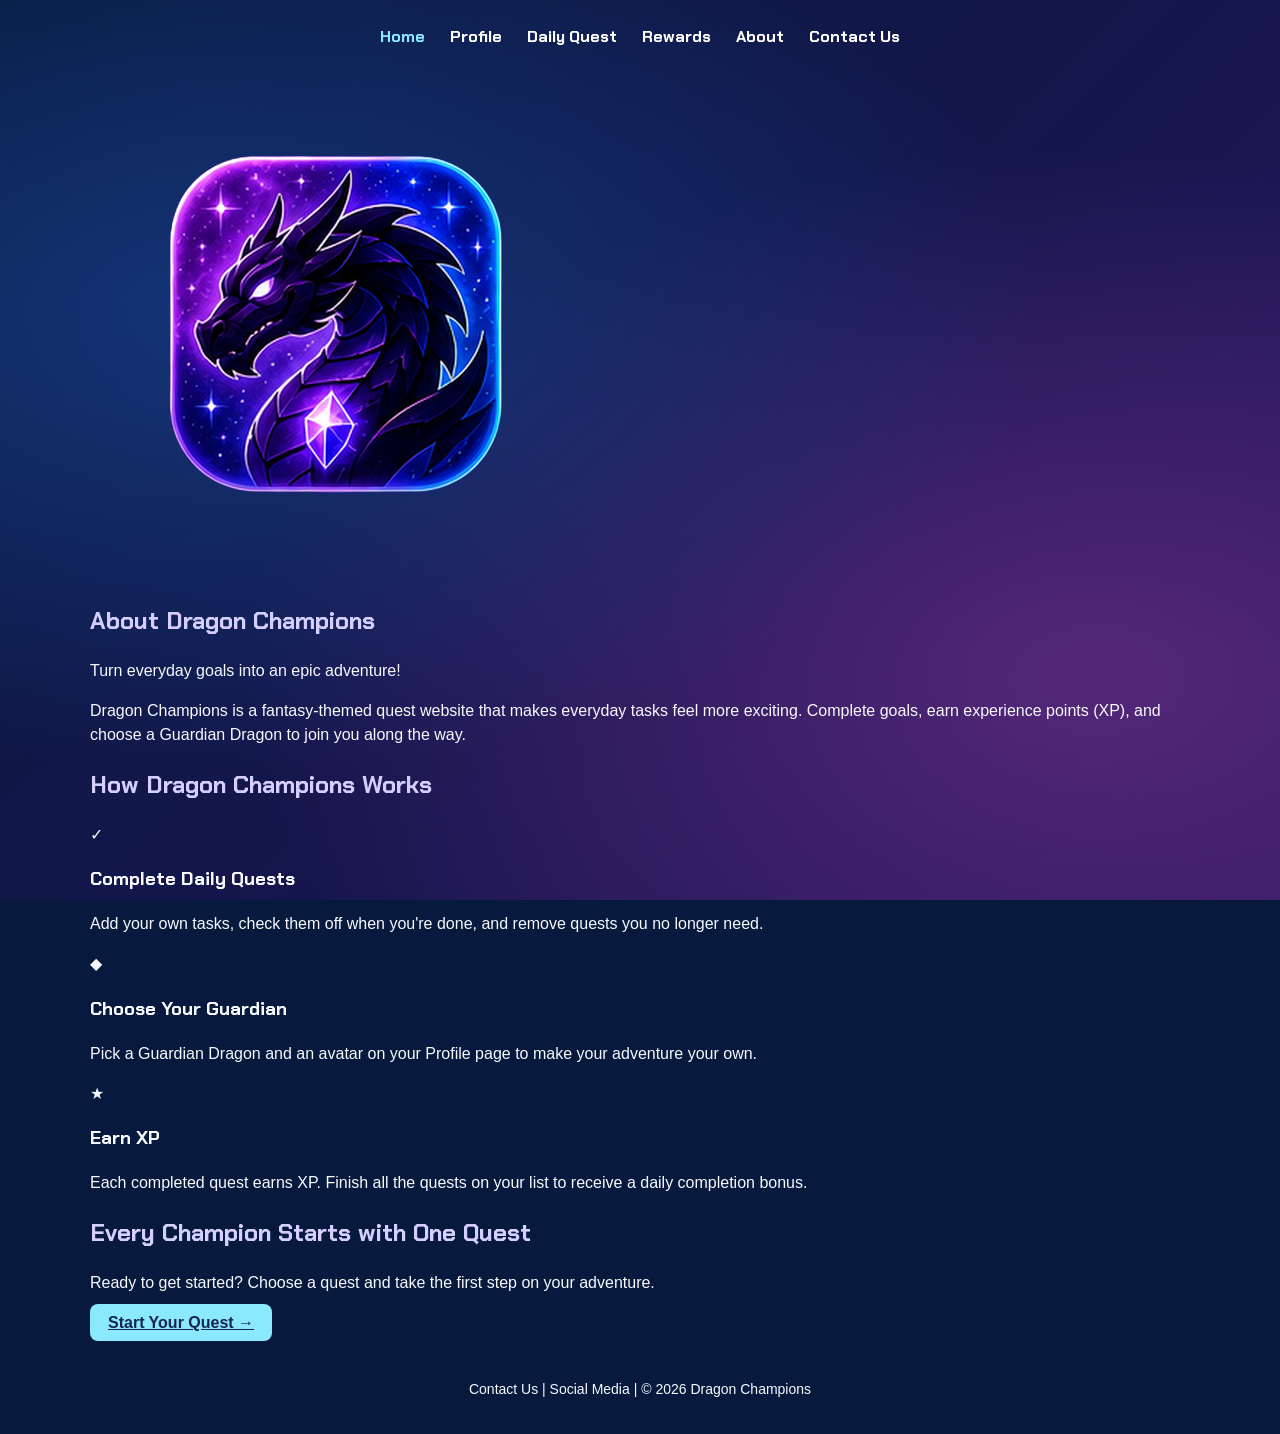
==== about.html @ 57730cfa "Add files via upload" ====
<!DOCTYPE html>
<html lang="en">
<head>
    <meta charset="UTF-8">
    <meta name="viewport" content="width=device-width, initial-scale=1.0">
    <title>About | Dragon Champions</title>
    <link rel="preconnect" href="https://fonts.googleapis.com">
    <link rel="preconnect" href="https://fonts.gstatic.com" crossorigin>
    <link href="https://fonts.googleapis.com/css2?family=Chakra+Petch:wght@400;600;700&display=swap" rel="stylesheet">
    <link rel="stylesheet" href="style.css">
</head>
<body>
    <header>
        <nav>
            <a href="index.html" class="active" aria-current="page">Home</a>
            <a href="profile.html">Profile</a>
            <a href="daily-quest.html">Daily Quest</a>
            <a href="#">Rewards</a>
            <a href="about.html">About</a>
            <a href="#">Contact Us</a>
        </nav>
    </header>

    <main class="about-page">
        <section class="about-hero">
            <img src="images/dragon_champions_logo.png" alt="Dragon Champions dragon logo" class="about-logo">
            <div>
                <h1>About Dragon Champions</h1>
                <p class="about-tagline">Turn everyday goals into an epic adventure!</p>
                <p>Dragon Champions is a fantasy-themed quest website that makes everyday tasks feel more exciting. Complete goals, earn experience points (XP), and choose a Guardian Dragon to join you along the way.</p>
            </div>
        </section>

        <section class="about-how" aria-labelledby="how-title">
            <h2 id="how-title">How Dragon Champions Works</h2>
            <div class="about-grid">
                <article class="about-feature">
                    <div class="about-symbol" aria-hidden="true">✓</div>
                    <h3>Complete Daily Quests</h3>
                    <p>Add your own tasks, check them off when you're done, and remove quests you no longer need.</p>
                </article>
                <article class="about-feature">
                    <div class="about-symbol" aria-hidden="true">◆</div>
                    <h3>Choose Your Guardian</h3>
                    <p>Pick a Guardian Dragon and an avatar on your Profile page to make your adventure your own.</p>
                </article>
                <article class="about-feature">
                    <div class="about-symbol" aria-hidden="true">★</div>
                    <h3>Earn XP</h3>
                    <p>Each completed quest earns XP. Finish all the quests on your list to receive a daily completion bonus.</p>
                </article>
            </div>
        </section>

        <section class="about-cta">
            <h2>Every Champion Starts with One Quest</h2>
            <p>Ready to get started? Choose a quest and take the first step on your adventure.</p>
            <a class="button" href="daily-quest.html">Start Your Quest →</a>
        </section>
    </main>

    <footer>
        <p>Contact Us | Social Media | &copy; 2026 Dragon Champions</p>
    </footer>
</body>
</html>
---- style.css ----
/*
   DRAGON CHAMPIONS
   HTML + CSS School Project
*/

* {
    box-sizing: border-box;
}

body {
    margin: 0;
    font-family: Arial, sans-serif;
    color: #F7F9FF;
    background: linear-gradient(135deg, #071A3D, #15164D, #29185F);
    min-height: 100vh;
}

header {
    text-align: center;
    padding: 25px;
}

.logo {
    width: 120px;
}

nav {
    display: flex;
    justify-content: center;
    flex-wrap: wrap;
    gap: 25px;
    margin-top: 20px;
}

nav a {
    color: white;
    text-decoration: none;
    font-weight: bold;
}

nav a:hover,
nav a.active {
    color: #8BE9FD;
}

main {
    width: 90%;
    max-width: 1100px;
    margin: auto;
}

h1,
h2 {
    font-family: Georgia, serif;
    color: #D5CFFF;
}

.button {
    background-color: #8BE9FD;
    color: #172554;
    border: none;
    border-radius: 8px;
    padding: 10px 18px;
    font-weight: bold;
}

.button:hover {
    background-color: #D5CFFF;
}

/* HOME PAGE */

.hero {
    display: grid;
    grid-template-columns: 1fr 1fr;
    gap: 40px;
    align-items: center;
    padding: 40px 20px;
}

.hero h1 {
    font-size: 42px;
}

.hero p {
    line-height: 1.6;
}

.hero-dragon {
    text-align: center;
}

.hero-dragon img {
    width: 330px;
    max-width: 100%;
}

.hero-dragon p {
    color: #B8B5FF;
    font-weight: bold;
}

.cards {
    display: grid;
    grid-template-columns: repeat(3, 1fr);
    gap: 25px;
    margin: 30px 0;
}

.card,
.panel,
.stat-card {
    background-color: #253D8F;
    border: 2px solid #B8B5FF;
    border-radius: 12px;
    padding: 20px;
}

.card {
    text-align: center;
}

.card a {
    color: #8BE9FD;
}

/* PAGE HEADINGS */

.page-heading {
    text-align: center;
    margin: 20px auto;
}

.page-heading h1 {
    font-size: 38px;
    margin-bottom: 5px;
}

/* PROFILE PAGE */

.profile-choices {
    display: grid;
    grid-template-columns: 1fr 1fr;
    gap: 15px;
}

.profile-choices .panel {
    padding: 15px;
}

.profile-choices h2 {
    margin-top: 0;
}

.avatar-options,
.dragon-options {
    display: grid;
    grid-template-columns: repeat(4, 1fr);
    gap: 8px;
}

.picture-choice {
    display: block;
    background-color: #172554;
    border: 2px solid #8EA7FF;
    border-radius: 10px;
    padding: 5px;
    text-align: center;
    cursor: pointer;
}

.picture-choice:hover {
    border-color: #8BE9FD;
}

.picture-choice input {
    margin: 4px;
}

.picture-choice img {
    width: 100%;
    height: 90px;
    object-fit: contain;
}

.profile-stats {
    display: grid;
    grid-template-columns: repeat(4, 1fr);
    gap: 15px;
    margin-top: 15px;
}

.stat-card {
    text-align: center;
    padding: 10px;
}

.stat-card h3,
.stat-card p {
    margin: 5px;
}

/* DAILY QUEST PAGE */

.quest-list {
    display: flex;
    justify-content: center;
    flex-wrap: wrap;
    gap: 25px;
    margin: 25px 0;
}

.quest-circle {
    width: 220px;
    height: 220px;
    background-color: #172554;
    border: 3px solid #8EA7FF;
    border-radius: 50%;
    padding: 25px;
    text-align: center;
    cursor: pointer;

    display: flex;
    flex-direction: column;
    justify-content: center;
    align-items: center;
}

.quest-circle:hover {
    border-color: #8BE9FD;
}

.quest-circle input {
    width: 20px;
    height: 20px;
}

.quest-circle h2 {
    margin: 8px 0;
}

.quest-circle p {
    margin: 5px;
}

.quest-circle strong {
    color: #8BE9FD;
}

.add-quest-demo {
    max-width: 750px;
    margin: 25px auto;
}

.add-quest-demo form {
    display: flex;
    gap: 10px;
    align-items: center;
    flex-wrap: wrap;
}

.add-quest-demo input,
.add-quest-demo select {
    padding: 10px;
    border-radius: 6px;
    border: none;
}

.bonus {
    text-align: center;
    max-width: 750px;
    margin: 25px auto;
}

footer {
    text-align: center;
    padding: 30px;
}

/* TABLET */

@media (max-width: 899px) {

    .hero {
        grid-template-columns: 1fr;
        text-align: center;
    }

    .cards {
        grid-template-columns: 1fr;
    }

    .profile-choices {
        grid-template-columns: 1fr;
    }

    .avatar-options,
    .dragon-options {
        grid-template-columns: repeat(2, 1fr);
    }

    .profile-stats {
        grid-template-columns: repeat(2, 1fr);
    }
}

/* PHONE */

@media (max-width: 599px) {

    nav {
        gap: 12px;
    }

    main {
        width: 94%;
    }

    .avatar-options,
    .dragon-options {
        grid-template-columns: repeat(2, 1fr);
    }

    .add-quest-demo form {
        flex-direction: column;
        align-items: stretch;
    }

    .hero-dragon img {
        width: 250px;
    }
}


/* CLEANER HOME PAGE */

header {
    padding: 15px;
}

nav {
    margin-top: 5px;
}

.hero {
    min-height: 430px;
    padding: 25px 20px;
    gap: 30px;
}

.hero h1 {
    font-size: 36px;
    margin-bottom: 15px;
}

.hero h2 {
    font-size: 24px;
}

.hero-logo {
    text-align: center;
}

.hero-logo img {
    width: 260px;
    max-width: 80%;
}

.cards {
    margin-top: 15px;
}

.card {
    padding: 15px;
}

.card h2 {
    font-size: 22px;
}

@media (max-width: 599px) {
    .hero {
        min-height: auto;
        padding: 20px 10px;
    }

    .hero h1 {
        font-size: 32px;
    }

    .hero-logo img {
        width: 200px;
    }
}


/* HOME PAGE LAYOUT UPDATE */

header {
    padding-top: 20px;
}

.home-hero {
    grid-template-columns: 1fr 1fr;
    min-height: 360px;
}

.home-hero .hero-logo {
    order: 1;
}

.home-hero .hero-text {
    order: 2;
}

.home-hero .hero-logo img {
    width: 260px;
}

.home-hero h1 {
    font-size: 34px;
}

/* Circle cards to match the Daily Quest page */

.cards {
    justify-items: center;
}

.card {
    width: 230px;
    height: 230px;
    border-radius: 50%;
    padding: 30px;

    display: flex;
    flex-direction: column;
    justify-content: center;
    align-items: center;
}

.card h2 {
    margin: 5px 0 10px;
}

.card p {
    margin: 5px 0 12px;
}

/* TABLET */

@media (max-width: 899px) {

    .home-hero {
        grid-template-columns: 1fr;
    }

    .home-hero .hero-logo,
    .home-hero .hero-text {
        order: initial;
    }

    .cards {
        grid-template-columns: 1fr;
    }
}

/* PHONE */

@media (max-width: 599px) {

    .home-hero .hero-logo img {
        width: 200px;
    }

    .card {
        width: 210px;
        height: 210px;
    }
}


/* HOME PAGE ALIGNMENT FIX */

/* Keep the top section centered as one unit */
.home-hero {
    width: 850px;
    max-width: 100%;
    margin: 25px auto 35px;
    padding: 20px 0;
    min-height: 300px;
    grid-template-columns: 1fr 1fr;
    gap: 50px;
}

/* Center the logo in the left half */
.home-hero .hero-logo {
    display: flex;
    justify-content: center;
    align-items: center;
}

.home-hero .hero-logo img {
    width: 230px;
}

/* Keep all text lined up on the right */
.home-hero .hero-text {
    display: flex;
    flex-direction: column;
    justify-content: center;
    align-items: flex-start;
}

.home-hero .hero-text h1,
.home-hero .hero-text h2,
.home-hero .hero-text p {
    text-align: left;
}

/* Keep the three circles evenly lined up */
.cards {
    width: 900px;
    max-width: 100%;
    margin: 20px auto 30px;
    grid-template-columns: repeat(3, 1fr);
    gap: 45px;
    align-items: center;
    justify-items: center;
}

.card {
    width: 210px;
    height: 210px;
    padding: 25px;
}

footer {
    margin-top: 10px;
}

/* TABLET */
@media (max-width: 899px) {
    .home-hero {
        width: 90%;
        grid-template-columns: 1fr;
        gap: 15px;
        text-align: center;
    }

    .home-hero .hero-text {
        align-items: center;
    }

    .home-hero .hero-text h1,
    .home-hero .hero-text h2,
    .home-hero .hero-text p {
        text-align: center;
    }

    .cards {
        width: 90%;
        grid-template-columns: 1fr;
        gap: 20px;
    }
}


/* LARGER HOME PAGE - FILLS DESKTOP SCREEN */

.home-hero {
    width: 1100px;
    max-width: 92%;
    min-height: 420px;
    margin: 20px auto 25px;
    grid-template-columns: 1fr 1fr;
    gap: 70px;
}

.home-hero .hero-logo img {
    width: 320px;
}

.home-hero .hero-text h1 {
    font-size: 42px;
    margin-bottom: 15px;
}

.home-hero .hero-text h2 {
    font-size: 27px;
    margin: 5px 0 15px;
}

.home-hero .hero-text p {
    font-size: 18px;
    line-height: 1.6;
    max-width: 500px;
}

.home-hero .button {
    font-size: 17px;
    padding: 12px 22px;
}

.cards {
    width: 1100px;
    max-width: 92%;
    gap: 55px;
    margin: 15px auto 35px;
}

.card {
    width: 260px;
    height: 260px;
    padding: 32px;
}

.card h2 {
    font-size: 25px;
}

.card p {
    font-size: 16px;
    line-height: 1.4;
}

.card a {
    font-size: 16px;
}

footer {
    font-size: 14px;
    padding: 20px;
}

/* Keep smaller screens responsive */
@media (max-width: 899px) {
    .home-hero {
        min-height: auto;
        gap: 20px;
    }

    .home-hero .hero-logo img {
        width: 260px;
    }

    .cards {
        gap: 25px;
    }

    .card {
        width: 230px;
        height: 230px;
    }
}

@media (max-width: 599px) {
    .home-hero .hero-text h1 {
        font-size: 34px;
    }

    .home-hero .hero-logo img {
        width: 220px;
    }
}


/* =====================================
   FINAL HOME PAGE
   HTML + CSS ONLY
===================================== */

/* Galaxy gradient made with CSS */
body {
    background:
        radial-gradient(circle at 18% 38%, #173F8A 0%, transparent 30%),
        radial-gradient(circle at 82% 62%, #702F8A 0%, transparent 32%),
        linear-gradient(135deg, #071A3D, #15164D, #29185F);
    background-attachment: fixed;
}

/* Website name above navigation */
.site-header {
    padding: 18px 20px 5px;
}

.site-title {
    text-align: center;
    font-size: 48px;
    margin: 0 0 10px;
    color: #D5CFFF;
}

.site-header nav {
    margin-top: 0;
}

.site-header nav a.active {
    color: #8BE9FD;
}

/* Main logo and message */
.home-intro {
    text-align: center;
    padding: 15px 20px 5px;
}

.main-logo {
    width: 310px;
    max-width: 70%;
}

.home-intro h2 {
    font-size: 30px;
    line-height: 1.25;
    margin: 5px auto 15px;
}

.home-intro .button {
    font-size: 17px;
    padding: 12px 25px;
    text-decoration: none;
}

/* Three matching circles */
.home-page .cards {
    width: 1100px;
    max-width: 95%;
    margin: 15px auto 25px;
    display: grid;
    grid-template-columns: repeat(3, 1fr);
    gap: 45px;
    justify-items: center;
}

.home-page .card {
    width: 270px;
    height: 270px;
    border-radius: 50%;
    padding: 30px;

    display: flex;
    flex-direction: column;
    justify-content: center;
    align-items: center;
}

.circle-icon {
    color: #8BE9FD;
    font-size: 30px;
    font-weight: bold;
    margin-bottom: 4px;
}

.home-page .card h2 {
    font-size: 24px;
    margin: 5px 0;
}

.home-page .card p {
    font-size: 15px;
    line-height: 1.35;
    margin: 5px 0 10px;
}

.home-page .card a {
    font-size: 24px;
    text-decoration: none;
}

/* Tablet */
@media (max-width: 899px) {

    .site-title {
        font-size: 40px;
    }

    .main-logo {
        width: 260px;
    }

    .home-intro h2 {
        font-size: 25px;
    }

    .home-page .cards {
        grid-template-columns: 1fr;
        gap: 20px;
    }
}

/* Phone */
@media (max-width: 599px) {

    .site-title {
        font-size: 34px;
    }

    .main-logo {
        width: 220px;
    }

    .home-intro h2 {
        font-size: 21px;
    }

    .home-page .card {
        width: 230px;
        height: 230px;
        padding: 24px;
    }
}


/* =====================================
   SPACING UPDATE - APPROVED HOME DESIGN
===================================== */

/* More space between website title and navigation */
.site-title {
    margin-bottom: 28px;
}

.site-header nav {
    margin-bottom: 30px;
}

/* More breathing room around the logo */
.home-intro {
    padding-top: 15px;
}

.main-logo {
    margin-bottom: 28px;
}

/* Space below the main message */
.home-intro h2 {
    margin: 0 auto 30px;
}

/* Space below Start Your Quest */
.home-intro .button {
    display: inline-block;
    margin-bottom: 45px;
}

/* More room before and between the circles */
.home-page .cards {
    margin-top: 20px;
    margin-bottom: 40px;
    gap: 60px;
}

/* Keep the circles large */
.home-page .card {
    width: 270px;
    height: 270px;
}

/* Tablet */
@media (max-width: 899px) {
    .site-title {
        margin-bottom: 20px;
    }

    .site-header nav {
        margin-bottom: 25px;
    }

    .main-logo {
        margin-bottom: 20px;
    }

    .home-intro h2 {
        margin-bottom: 25px;
    }

    .home-intro .button {
        margin-bottom: 35px;
    }

    .home-page .cards {
        gap: 30px;
    }
}

/* Phone */
@media (max-width: 599px) {
    .site-header nav {
        margin-bottom: 20px;
    }

    .home-intro .button {
        margin-bottom: 30px;
    }
}


/* PROFILE AVATAR AND DRAGON PREVIEW */

.profile-hero {
    display: grid;
    grid-template-columns: 200px 1fr 200px;
    gap: 30px;
    align-items: center;
    max-width: 1000px;
    margin: 25px auto 30px;
}

.profile-title {
    text-align: center;
}

.profile-title h1 {
    font-family: Georgia, serif;
    color: #D5CFFF;
    font-size: 42px;
    margin: 0 0 10px;
}

.profile-title p {
    font-size: 17px;
    line-height: 1.5;
    margin: 0;
}

.profile-preview {
    text-align: center;
}

.profile-preview img {
    width: 175px;
    height: 175px;
    object-fit: contain;
}

.profile-preview p {
    color: #8BE9FD;
    font-weight: bold;
    margin: 5px 0 0;
}

@media (max-width: 899px) {
    .profile-hero {
        grid-template-columns: 1fr 1fr;
    }

    .profile-title {
        grid-column: 1 / 3;
        grid-row: 1;
    }
}

@media (max-width: 599px) {
    .profile-hero {
        grid-template-columns: 1fr;
    }

    .profile-title {
        grid-column: 1;
    }

    .profile-preview img {
        width: 140px;
        height: 140px;
    }
}


/* =====================================
   HTML + CSS ONLY INTERACTIONS
===================================== */

/* Profile: hide the plain radio button but keep it accessible */
.selectable-choice {
    position: relative;
}

.selectable-choice input[type="radio"] {
    position: absolute;
    opacity: 0;
}

/* Highlight the selected avatar or dragon */
.selectable-choice:has(input[type="radio"]:checked) {
    border-color: #8BE9FD;
    box-shadow: 0 0 12px #8BE9FD;
    background-color: #253D8F;
}

/* Small selected marker */
.selectable-choice:has(input[type="radio"]:checked)::after {
    content: "Selected";
    display: block;
    color: #8BE9FD;
    font-size: 12px;
    font-weight: bold;
    margin-top: 4px;
}

/* Daily quests: checked circles visibly change */
.quest-circle:has(input[type="checkbox"]:checked) {
    border-color: #8BE9FD;
    background-color: #253D8F;
    box-shadow: 0 0 15px rgba(139, 233, 253, 0.65);
}

.quest-circle:has(input[type="checkbox"]:checked) h2::after {
    content: " ✓";
    color: #8BE9FD;
}

/* Simple information panel replacing the non-working Add Quest form */
.quest-note {
    max-width: 650px;
    margin: 25px auto;
    text-align: center;
}

.quest-note h2 {
    margin-top: 0;
}


/* =====================================
   DAILY QUEST - ADD / DELETE PROTOTYPE
===================================== */

.quest-controls {
    max-width: 720px;
    margin: 28px auto;
    text-align: center;
}

.quest-controls h2 {
    margin: 0 0 5px;
}

.quest-controls > p {
    margin: 5px 0 18px;
}

.quest-form {
    display: grid;
    grid-template-columns: auto 1fr auto 110px auto auto;
    gap: 10px;
    align-items: center;
}

.quest-form label {
    font-weight: bold;
    color: #D5CFFF;
}

.quest-form input {
    padding: 10px;
    border: 1px solid #B8B5FF;
    border-radius: 7px;
    background: #07152B;
    color: #F7F9FF;
}

.quest-form input::placeholder {
    color: #B8B5FF;
}

.quest-button {
    padding: 10px 13px;
    border: none;
    border-radius: 7px;
    font-weight: bold;
    cursor: pointer;
}

.add-button {
    background: #8BE9FD;
    color: #07152B;
}

.delete-button {
    background: #B8B5FF;
    color: #07152B;
}

.demo-note {
    font-size: 12px;
    color: #B8B5FF;
    margin-top: 15px !important;
}

/* Tablet and phone */
@media (max-width: 899px) {
    .quest-form {
        grid-template-columns: 1fr 1fr;
    }

    .quest-form label {
        text-align: left;
    }
}

@media (max-width: 599px) {
    .quest-form {
        grid-template-columns: 1fr;
    }

    .quest-form label {
        margin-top: 5px;
    }
}

/* Teacher feedback: modern fonts, readable cards, seamless background */
html { min-height: 100%; background: #071A3D; }
body {
    min-height: 100vh;
    background: radial-gradient(ellipse at 18% 35%, rgba(23,63,138,.75), transparent 55%),
                radial-gradient(ellipse at 85% 75%, rgba(112,47,138,.65), transparent 55%),
                linear-gradient(135deg, #071A3D, #15164D 55%, #29185F);
    background-attachment: fixed;
    font-size: 16px;
    line-height: 1.5;
}
h1, h2, h3, .site-title, nav a { font-family: 'Chakra Petch', Arial, sans-serif; }
h1, h2, h3, .site-title { font-weight: 700; }
.home-page .cards {
    width: 100%; max-width: 1100px;
    grid-template-columns: repeat(3, minmax(0, 1fr)); gap: 24px;
}
.home-page .card {
    width: 100%; max-width: none; height: auto; min-height: 250px;
    border-radius: 28px; padding: 30px 24px;
}
.home-page .card h2 { font-size: 25px; line-height: 1.2; }
.home-page .card p { font-size: 17px; line-height: 1.5; max-width: 28ch; }
.home-page .card a { color: #8BE9FD; }
.quest-circle p { font-size: 16px; line-height: 1.45; }
.quest-circle h2 { font-size: 25px; }
@media (max-width: 899px) {
    .home-page .cards { grid-template-columns: 1fr; max-width: 540px; gap: 20px; }
    .home-page .card { min-height: 0; padding: 26px 28px; }
}
@media (max-width: 599px) {
    .home-page .cards { max-width: 100%; }
    .home-page .card { width: 100%; height: auto; border-radius: 24px; padding: 25px 22px; }
    .home-page .card p { font-size: 17px; }
}


/* Keep all three Home feature cards the same size */
.home-page .cards {
    align-items: stretch;
}
.home-page .card {
    box-sizing: border-box;
    height: 100%;
    min-height: 285px;
}
@media (max-width: 899px) {
    .home-page .card {
        min-height: 245px;
    }
}

/* JavaScript-powered quest cards: preserve original circular styling */
.interactive-quest { display:flex; flex-direction:column; justify-content:center; align-items:center; padding:16px; box-sizing:border-box; }
.interactive-quest label { display:flex; flex-direction:column; justify-content:center; align-items:center; cursor:pointer; flex:1; width:100%; }
.interactive-quest .remove-quest { background:transparent; color:#8BE9FD; border:1px solid #8BE9FD; border-radius:12px; padding:4px 14px; cursor:pointer; margin-top:8px; font:inherit; font-size:13px; }
.interactive-quest .remove-quest:hover { background:#233d83; }
#quest-message, #xp-total { font-size:17px; color:#8BE9FD; font-weight:600; }
@media(max-width:599px) { .interactive-quest { min-width:220px; } }

/* Midterm: captions make the Profile image gallery easier to understand. */
.choice-caption { display: block; margin-top: 5px; color: #d5d2ff; font-size: 14px; font-weight: 600; text-align: center; }
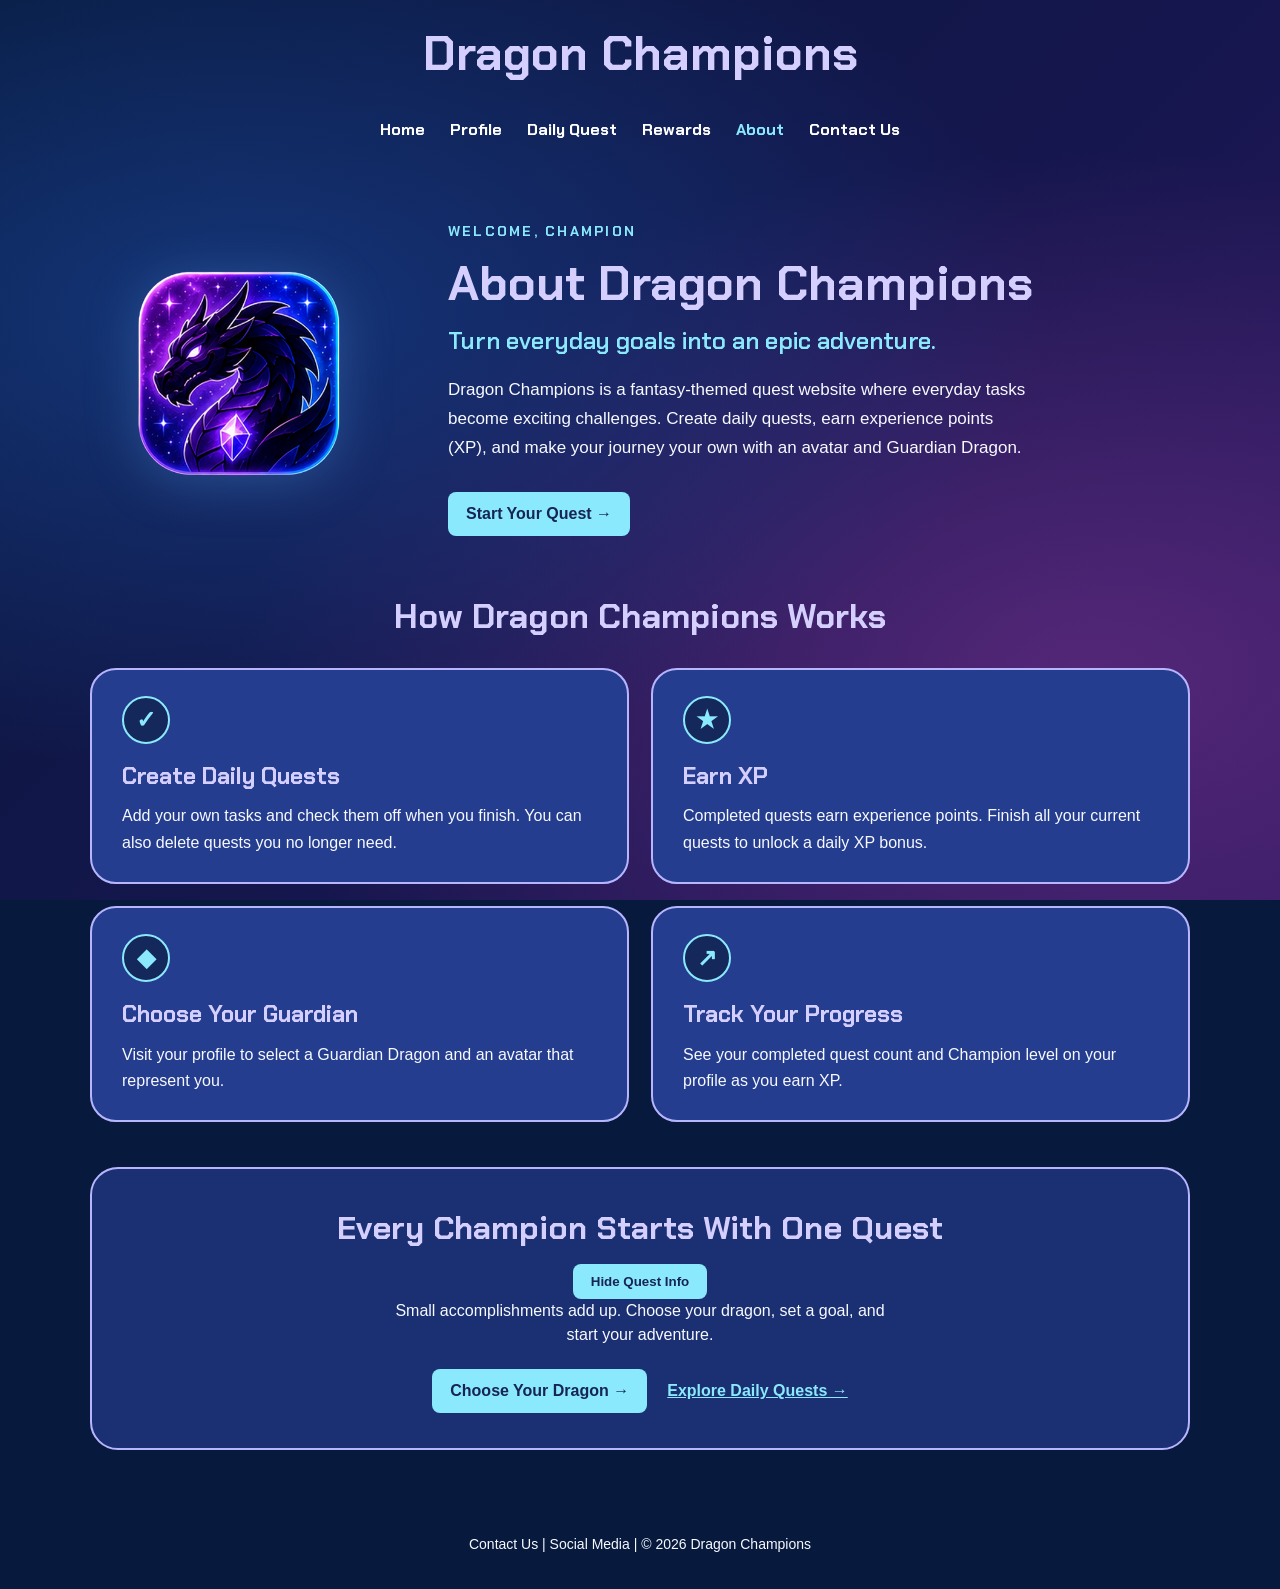
==== commit e25bc7b2: "Add files via upload" ====
--- a/about.html
+++ b/about.html
@@ -6,61 +6,73 @@
     <title>About | Dragon Champions</title>
     <link rel="preconnect" href="https://fonts.googleapis.com">
     <link rel="preconnect" href="https://fonts.gstatic.com" crossorigin>
-    <link href="https://fonts.googleapis.com/css2?family=Chakra+Petch:wght@400;600;700&display=swap" rel="stylesheet">
-    <link rel="stylesheet" href="style.css">
+    <link href="https://fonts.googleapis.com/css2?family=Chakra+Petch:wght@400;600;700&amp;display=swap" rel="stylesheet">
+    <link rel="stylesheet" href="style.css?v=20261025">
 </head>
 <body>
-    <header>
-        <nav>
-            <a href="index.html" class="active" aria-current="page">Home</a>
-            <a href="profile.html">Profile</a>
-            <a href="daily-quest.html">Daily Quest</a>
-            <a href="#">Rewards</a>
-            <a href="about.html">About</a>
-            <a href="#">Contact Us</a>
-        </nav>
-    </header>
 
-    <main class="about-page">
-        <section class="about-hero">
-            <img src="images/dragon_champions_logo.png" alt="Dragon Champions dragon logo" class="about-logo">
-            <div>
-                <h1>About Dragon Champions</h1>
-                <p class="about-tagline">Turn everyday goals into an epic adventure!</p>
-                <p>Dragon Champions is a fantasy-themed quest website that makes everyday tasks feel more exciting. Complete goals, earn experience points (XP), and choose a Guardian Dragon to join you along the way.</p>
-            </div>
-        </section>
+<header class="site-header">
+    <h1 class="site-title">Dragon Champions</h1>
 
-        <section class="about-how" aria-labelledby="how-title">
-            <h2 id="how-title">How Dragon Champions Works</h2>
-            <div class="about-grid">
-                <article class="about-feature">
-                    <div class="about-symbol" aria-hidden="true">✓</div>
-                    <h3>Complete Daily Quests</h3>
-                    <p>Add your own tasks, check them off when you're done, and remove quests you no longer need.</p>
-                </article>
-                <article class="about-feature">
-                    <div class="about-symbol" aria-hidden="true">◆</div>
-                    <h3>Choose Your Guardian</h3>
-                    <p>Pick a Guardian Dragon and an avatar on your Profile page to make your adventure your own.</p>
-                </article>
-                <article class="about-feature">
-                    <div class="about-symbol" aria-hidden="true">★</div>
-                    <h3>Earn XP</h3>
-                    <p>Each completed quest earns XP. Finish all the quests on your list to receive a daily completion bonus.</p>
-                </article>
-            </div>
-        </section>
+            <nav>
+        <a href="index.html">Home</a>
+       
+        <a href="profile.html">Profile</a>
+       
+        <a href="daily-quest.html">Daily Quest</a>
+       
+        <a href="#">Rewards</a>
+       
+         <a href="about.html" class="active" aria-current="page">About</a>
+       
+        <a href="#">Contact Us</a>
+    </nav>
 
-        <section class="about-cta">
-            <h2>Every Champion Starts with One Quest</h2>
-            <p>Ready to get started? Choose a quest and take the first step on your adventure.</p>
-            <a class="button" href="daily-quest.html">Start Your Quest →</a>
-        </section>
-    </main>
+</header>
 
-    <footer>
-        <p>Contact Us | Social Media | &copy; 2026 Dragon Champions</p>
-    </footer>
+<main class="about-page">
+    <section class="about-hero">
+        <img src="images/dragon_champions_logo.png" alt="Dragon Champions dragon logo" class="about-logo">
+        <div>
+            <p class="about-eyebrow">WELCOME, CHAMPION</p>
+            <h2>About Dragon Champions</h2>
+            <p class="about-tagline">Turn everyday goals into an epic adventure.</p>
+            <p>Dragon Champions is a fantasy-themed quest website where everyday tasks become exciting challenges. Create daily quests, earn experience points (XP), and make your journey your own with an avatar and Guardian Dragon.</p>
+            <a class="button about-button" href="daily-quest.html">Start Your Quest →</a>
+        </div>
+    </section>
+    <section class="about-features" aria-labelledby="about-how">
+        <h2 id="about-how">How Dragon Champions Works</h2>
+        <div class="about-grid">
+            <article class="about-feature"><span class="about-feature-icon" aria-hidden="true">✓</span><h3>Create Daily Quests</h3><p>Add your own tasks and check them off when you finish. You can also delete quests you no longer need.</p></article>
+            <article class="about-feature"><span class="about-feature-icon" aria-hidden="true">★</span><h3>Earn XP</h3><p>Completed quests earn experience points. Finish all your current quests to unlock a daily XP bonus.</p></article>
+            <article class="about-feature"><span class="about-feature-icon" aria-hidden="true">◆</span><h3>Choose Your Guardian</h3><p>Visit your profile to select a Guardian Dragon and an avatar that represent you.</p></article>
+            <article class="about-feature"><span class="about-feature-icon" aria-hidden="true">↗</span><h3>Track Your Progress</h3><p>See your completed quest count and Champion level on your profile as you earn XP.</p></article>
+        </div>
+    
+    </section>
+    <section class="about-finale">
+        <h2>Every Champion Starts With One Quest</h2>
+        <button type="button" id="quest-info-button" class="button" aria-expanded="true" aria-controls="quest-info-content">Hide Quest Info</button>
+        <div id="quest-info-content">
+            <p>Small accomplishments add up. Choose your dragon, set a goal, and start your adventure.</p>
+            <div class="about-actions"><a class="button" href="profile.html">Choose Your Dragon →</a><a class="about-text-link" href="daily-quest.html">Explore Daily Quests →</a></div>
+        </div>
+    </section>
+</main>
+<footer><p>Contact Us | Social Media | &copy; 2026 Dragon Champions
+</p></footer>
+<!-- jQuery slideToggle on the existing quest card. -->
+<script src="https://code.jquery.com/jquery-3.7.1.min.js"></script>
+<script>
+    $(document).ready(function () {
+        $('#quest-info-button').click(function () {
+            $('#quest-info-content').slideToggle(400);
+            var isOpen = $(this).attr('aria-expanded') === 'true';
+            $(this).attr('aria-expanded', String(!isOpen));
+            $(this).text(isOpen ? 'Show Quest Info' : 'Hide Quest Info');
+        });
+    });
+</script>
 </body>
 </html>
--- a/style.css
+++ b/style.css
@@ -1,7 +1,3 @@
-/*
-   DRAGON CHAMPIONS
-   HTML + CSS School Project
-*/
 
 * {
     box-sizing: border-box;
@@ -68,7 +64,7 @@
     background-color: #D5CFFF;
 }
 
-/* HOME PAGE */
+
 
 .hero {
     display: grid;
@@ -124,7 +120,6 @@
     color: #8BE9FD;
 }
 
-/* PAGE HEADINGS */
 
 .page-heading {
     text-align: center;
@@ -199,8 +194,6 @@
 .stat-card p {
     margin: 5px;
 }
-
-/* DAILY QUEST PAGE */
 
 .quest-list {
     display: flex;
@@ -277,7 +270,7 @@
     padding: 30px;
 }
 
-/* TABLET */
+
 
 @media (max-width: 899px) {
 
@@ -304,7 +297,7 @@
     }
 }
 
-/* PHONE */
+
 
 @media (max-width: 599px) {
 
@@ -332,7 +325,7 @@
 }
 
 
-/* CLEANER HOME PAGE */
+
 
 header {
     padding: 15px;
@@ -393,9 +386,6 @@
     }
 }
 
-
-/* HOME PAGE LAYOUT UPDATE */
-
 header {
     padding-top: 20px;
 }
@@ -421,7 +411,7 @@
     font-size: 34px;
 }
 
-/* Circle cards to match the Daily Quest page */
+
 
 .cards {
     justify-items: center;
@@ -447,7 +437,6 @@
     margin: 5px 0 12px;
 }
 
-/* TABLET */
 
 @media (max-width: 899px) {
 
@@ -465,7 +454,6 @@
     }
 }
 
-/* PHONE */
 
 @media (max-width: 599px) {
 
@@ -479,10 +467,6 @@
     }
 }
 
-
-/* HOME PAGE ALIGNMENT FIX */
-
-/* Keep the top section centered as one unit */
 .home-hero {
     width: 850px;
     max-width: 100%;
@@ -493,7 +477,7 @@
     gap: 50px;
 }
 
-/* Center the logo in the left half */
+
 .home-hero .hero-logo {
     display: flex;
     justify-content: center;
@@ -504,7 +488,6 @@
     width: 230px;
 }
 
-/* Keep all text lined up on the right */
 .home-hero .hero-text {
     display: flex;
     flex-direction: column;
@@ -518,7 +501,6 @@
     text-align: left;
 }
 
-/* Keep the three circles evenly lined up */
 .cards {
     width: 900px;
     max-width: 100%;
@@ -539,7 +521,6 @@
     margin-top: 10px;
 }
 
-/* TABLET */
 @media (max-width: 899px) {
     .home-hero {
         width: 90%;
@@ -566,7 +547,9 @@
 }
 
 
-/* LARGER HOME PAGE - FILLS DESKTOP SCREEN */
+
+
+
 
 .home-hero {
     width: 1100px;
@@ -633,7 +616,12 @@
     padding: 20px;
 }
 
-/* Keep smaller screens responsive */
+
+
+
+
+
+
 @media (max-width: 899px) {
     .home-hero {
         min-height: auto;
@@ -665,12 +653,10 @@
 }
 
 
-/* =====================================
-   FINAL HOME PAGE
-   HTML + CSS ONLY
-===================================== */
-
-/* Galaxy gradient made with CSS */
+
+
+
+
 body {
     background:
         radial-gradient(circle at 18% 38%, #173F8A 0%, transparent 30%),
@@ -679,7 +665,6 @@
     background-attachment: fixed;
 }
 
-/* Website name above navigation */
 .site-header {
     padding: 18px 20px 5px;
 }
@@ -699,7 +684,8 @@
     color: #8BE9FD;
 }
 
-/* Main logo and message */
+
+
 .home-intro {
     text-align: center;
     padding: 15px 20px 5px;
@@ -722,7 +708,7 @@
     text-decoration: none;
 }
 
-/* Three matching circles */
+
 .home-page .cards {
     width: 1100px;
     max-width: 95%;
@@ -768,7 +754,11 @@
     text-decoration: none;
 }
 
-/* Tablet */
+
+
+
+
+
 @media (max-width: 899px) {
 
     .site-title {
@@ -789,7 +779,6 @@
     }
 }
 
-/* Phone */
 @media (max-width: 599px) {
 
     .site-title {
@@ -812,11 +801,10 @@
 }
 
 
-/* =====================================
-   SPACING UPDATE - APPROVED HOME DESIGN
-===================================== */
-
-/* More space between website title and navigation */
+
+
+
+
 .site-title {
     margin-bottom: 28px;
 }
@@ -825,7 +813,7 @@
     margin-bottom: 30px;
 }
 
-/* More breathing room around the logo */
+
 .home-intro {
     padding-top: 15px;
 }
@@ -834,31 +822,34 @@
     margin-bottom: 28px;
 }
 
-/* Space below the main message */
+
 .home-intro h2 {
     margin: 0 auto 30px;
 }
 
-/* Space below Start Your Quest */
+
 .home-intro .button {
     display: inline-block;
     margin-bottom: 45px;
 }
 
-/* More room before and between the circles */
+
 .home-page .cards {
     margin-top: 20px;
     margin-bottom: 40px;
     gap: 60px;
 }
 
-/* Keep the circles large */
+
 .home-page .card {
     width: 270px;
     height: 270px;
 }
 
-/* Tablet */
+
+
+
+
 @media (max-width: 899px) {
     .site-title {
         margin-bottom: 20px;
@@ -885,7 +876,7 @@
     }
 }
 
-/* Phone */
+
 @media (max-width: 599px) {
     .site-header nav {
         margin-bottom: 20px;
@@ -897,7 +888,9 @@
 }
 
 
-/* PROFILE AVATAR AND DRAGON PREVIEW */
+
+
+
 
 .profile-hero {
     display: grid;
@@ -968,11 +961,13 @@
 }
 
 
-/* =====================================
-   HTML + CSS ONLY INTERACTIONS
-===================================== */
-
-/* Profile: hide the plain radio button but keep it accessible */
+
+
+
+
+
+
+
 .selectable-choice {
     position: relative;
 }
@@ -982,14 +977,13 @@
     opacity: 0;
 }
 
-/* Highlight the selected avatar or dragon */
+
 .selectable-choice:has(input[type="radio"]:checked) {
     border-color: #8BE9FD;
     box-shadow: 0 0 12px #8BE9FD;
     background-color: #253D8F;
 }
 
-/* Small selected marker */
 .selectable-choice:has(input[type="radio"]:checked)::after {
     content: "Selected";
     display: block;
@@ -999,7 +993,7 @@
     margin-top: 4px;
 }
 
-/* Daily quests: checked circles visibly change */
+
 .quest-circle:has(input[type="checkbox"]:checked) {
     border-color: #8BE9FD;
     background-color: #253D8F;
@@ -1011,7 +1005,7 @@
     color: #8BE9FD;
 }
 
-/* Simple information panel replacing the non-working Add Quest form */
+
 .quest-note {
     max-width: 650px;
     margin: 25px auto;
@@ -1021,11 +1015,6 @@
 .quest-note h2 {
     margin-top: 0;
 }
-
-
-/* =====================================
-   DAILY QUEST - ADD / DELETE PROTOTYPE
-===================================== */
 
 .quest-controls {
     max-width: 720px;
@@ -1089,7 +1078,11 @@
     margin-top: 15px !important;
 }
 
-/* Tablet and phone */
+
+
+
+
+
 @media (max-width: 899px) {
     .quest-form {
         grid-template-columns: 1fr 1fr;
@@ -1110,7 +1103,6 @@
     }
 }
 
-/* Teacher feedback: modern fonts, readable cards, seamless background */
 html { min-height: 100%; background: #071A3D; }
 body {
     min-height: 100vh;
@@ -1146,8 +1138,6 @@
     .home-page .card p { font-size: 17px; }
 }
 
-
-/* Keep all three Home feature cards the same size */
 .home-page .cards {
     align-items: stretch;
 }
@@ -1162,7 +1152,14 @@
     }
 }
 
-/* JavaScript-powered quest cards: preserve original circular styling */
+
+
+
+
+
+
+
+
 .interactive-quest { display:flex; flex-direction:column; justify-content:center; align-items:center; padding:16px; box-sizing:border-box; }
 .interactive-quest label { display:flex; flex-direction:column; justify-content:center; align-items:center; cursor:pointer; flex:1; width:100%; }
 .interactive-quest .remove-quest { background:transparent; color:#8BE9FD; border:1px solid #8BE9FD; border-radius:12px; padding:4px 14px; cursor:pointer; margin-top:8px; font:inherit; font-size:13px; }
@@ -1170,5 +1167,43 @@
 #quest-message, #xp-total { font-size:17px; color:#8BE9FD; font-weight:600; }
 @media(max-width:599px) { .interactive-quest { min-width:220px; } }
 
-/* Midterm: captions make the Profile image gallery easier to understand. */
+
+
 .choice-caption { display: block; margin-top: 5px; color: #d5d2ff; font-size: 14px; font-weight: 600; text-align: center; }
+
+
+.about-page { max-width: 1100px; padding-bottom: 40px; }
+.about-hero { display: grid; grid-template-columns: minmax(180px, 310px) 1fr; align-items: center; gap: 48px; margin: 30px auto 55px; }
+.about-logo { display: block; width: 100%; max-width: 310px; margin: auto; filter: drop-shadow(0 8px 25px rgba(104,175,255,.25)); }
+.about-eyebrow { font-family: 'Chakra Petch', Arial, sans-serif; font-weight: 700; color: #8BE9FD; letter-spacing: .16em; font-size: 14px; }
+.about-hero h2 { font-size: clamp(30px, 4vw, 48px); margin: 8px 0 12px; line-height: 1.15; }
+.about-tagline { color: #8BE9FD; font-family: 'Chakra Petch', Arial, sans-serif; font-size: clamp(18px, 2.5vw, 24px); font-weight: 600; margin: 0 0 16px; }
+.about-hero p:not(.about-eyebrow):not(.about-tagline) { max-width: 62ch; font-size: 17px; line-height: 1.7; }
+.about-button { display: inline-block; text-decoration: none; margin-top: 12px; }
+.about-features > h2 { text-align: center; font-size: clamp(26px, 3.5vw, 34px); margin: 0 0 26px; }
+.about-grid { display: grid; grid-template-columns: repeat(2, minmax(0, 1fr)); gap: 22px; }
+.about-feature { background: #253D8F; border: 2px solid #B8B5FF; border-radius: 26px; padding: 26px 30px; }
+.about-feature-icon { display: inline-flex; align-items: center; justify-content: center; width: 48px; height: 48px; background: #14285b; border: 2px solid #8BE9FD; border-radius: 50%; color: #8BE9FD; font-size: 24px; font-weight: bold; }
+.about-feature h3 { color: #D5CFFF; font-size: 23px; margin: 15px 0 10px; }
+.about-feature p { font-size: 16px; line-height: 1.65; margin: 0; }
+.about-finale { margin: 45px auto 0; text-align: center; padding: 35px 25px; background: rgba(37,61,143,.65); border: 2px solid #B8B5FF; border-radius: 28px; }
+.about-finale h2 { font-size: clamp(24px, 3vw, 32px); margin: 0 0 12px; }
+.about-finale p { margin: 0 auto 22px; max-width: 58ch; }
+.about-actions { display: flex; justify-content: center; align-items: center; flex-wrap: wrap; gap: 20px; }
+.about-actions .button { text-decoration: none; }
+.about-text-link { color: #8BE9FD; font-weight: bold; }
+@media (max-width: 700px) { .about-hero { grid-template-columns: 1fr; text-align: center; gap: 10px; margin-top: 10px; } .about-logo { max-width: 190px; } .about-hero p:not(.about-eyebrow):not(.about-tagline) { margin-left: auto; margin-right: auto; } .about-grid { grid-template-columns: 1fr; } .about-feature { padding: 24px; } }
+
+/* jQuery practice section on the About page */
+.jquery-info {
+    max-width: 750px;
+    margin: 35px auto 0;
+    padding: 25px;
+    text-align: center;
+    background: #253D8F;
+    border: 2px solid #B8B5FF;
+    border-radius: 24px;
+}
+.jquery-info h2 { margin-top: 0; }
+.jquery-info #more-info-text p { line-height: 1.6; }
+.jquery-info button { cursor: pointer; }
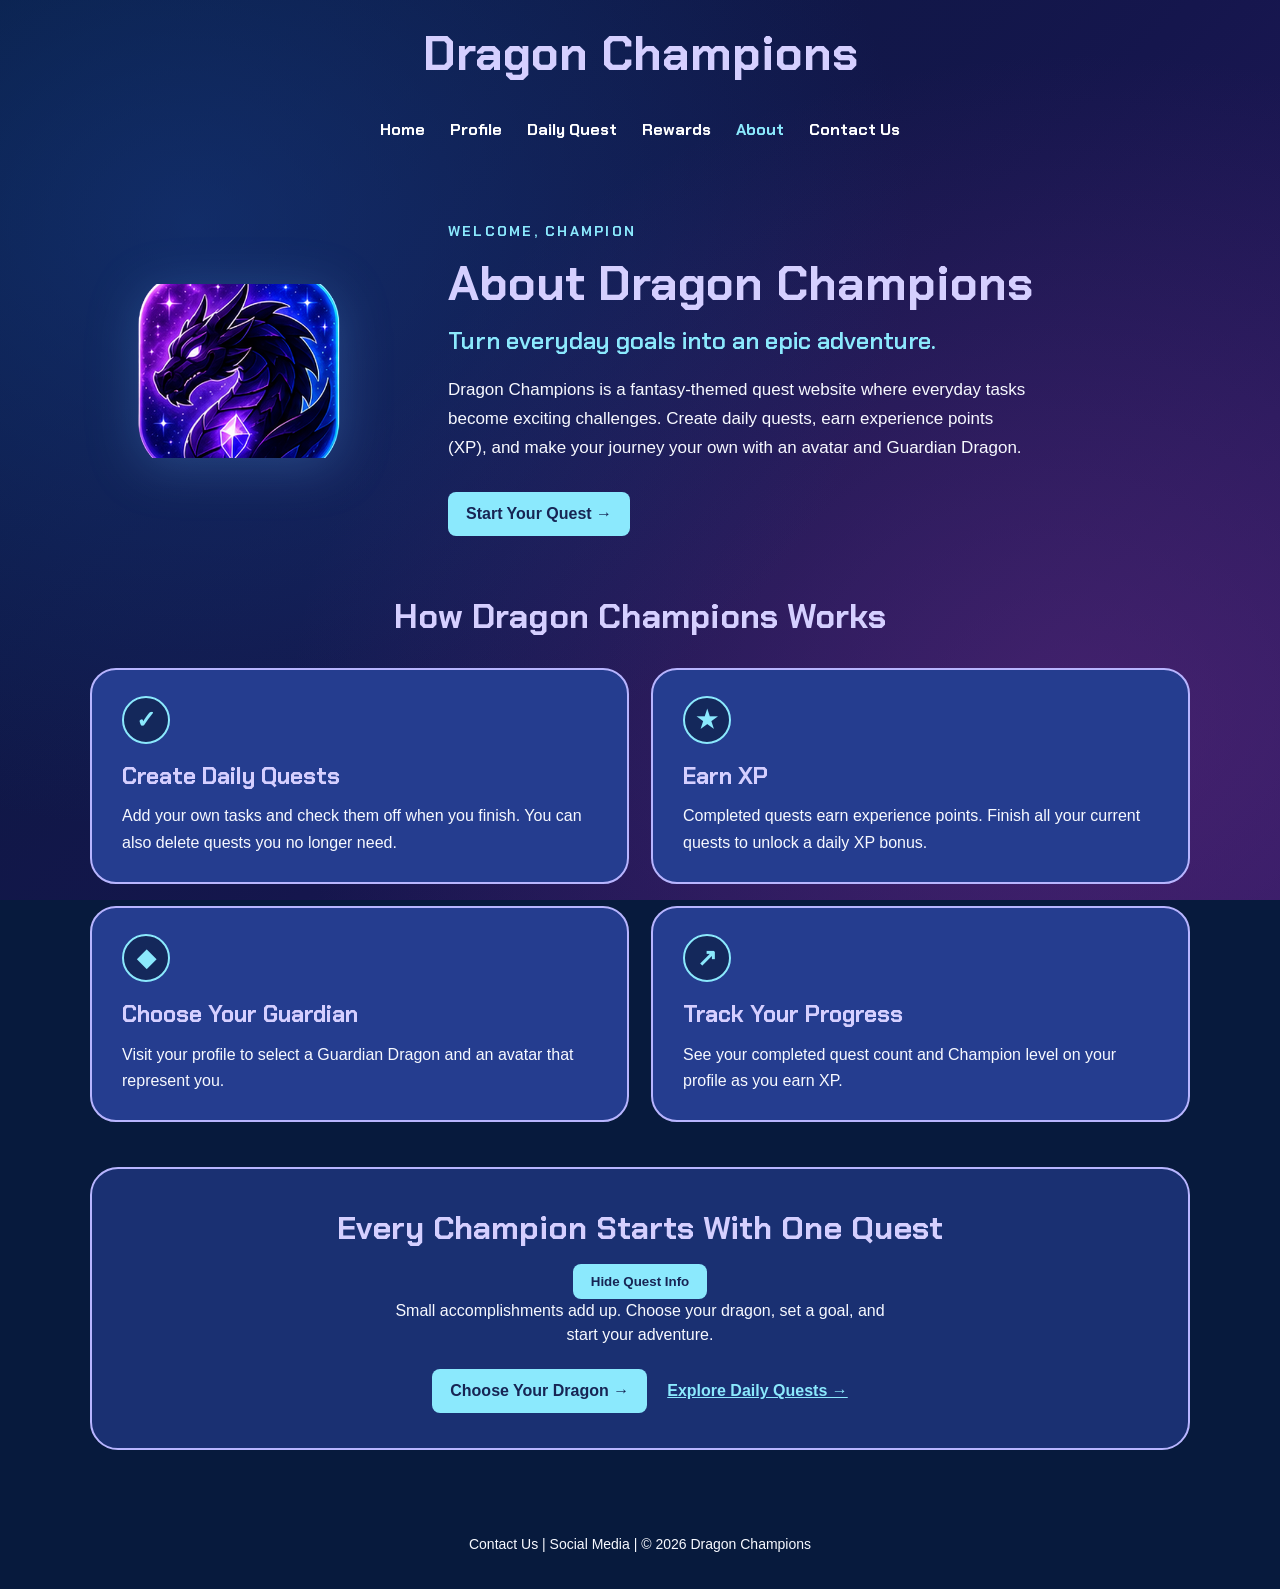
==== commit 08a3a6a0: "Add files via upload" ====
--- a/about.html
+++ b/about.html
@@ -32,7 +32,10 @@
 
 <main class="about-page">
     <section class="about-hero">
-        <img src="images/dragon_champions_logo.png" alt="Dragon Champions dragon logo" class="about-logo">
+        <video class="about-logo-video" autoplay loop muted playsinline preload="auto" poster="images/dragon_champions_logo.png" aria-label="Dragon Champions animated logo introduction">
+            <source src="video/dragon-champions-intro.mp4" type="video/mp4">
+            Your browser does not support HTML video.
+        </video>
         <div>
             <p class="about-eyebrow">WELCOME, CHAMPION</p>
             <h2>About Dragon Champions</h2>
@@ -62,7 +65,9 @@
 </main>
 <footer><p>Contact Us | Social Media | &copy; 2026 Dragon Champions
 </p></footer>
-<!-- jQuery slideToggle on the existing quest card. -->
+
+
+
 <script src="https://code.jquery.com/jquery-3.7.1.min.js"></script>
 <script>
     $(document).ready(function () {
--- a/style.css
+++ b/style.css
@@ -131,7 +131,7 @@
     margin-bottom: 5px;
 }
 
-/* PROFILE PAGE */
+
 
 .profile-choices {
     display: grid;
@@ -1103,12 +1103,18 @@
     }
 }
 
-html { min-height: 100%; background: #071A3D; }
+/* One continuous galaxy background across all pages and screen heights.
+   Fixed layers avoid visible horizontal seams when content sections change. */
+html { min-height: 100%; background-color: #071A3D; }
 body {
     min-height: 100vh;
-    background: radial-gradient(ellipse at 18% 35%, rgba(23,63,138,.75), transparent 55%),
-                radial-gradient(ellipse at 85% 75%, rgba(112,47,138,.65), transparent 55%),
-                linear-gradient(135deg, #071A3D, #15164D 55%, #29185F);
+    background-color: #071A3D;
+    background-image:
+        radial-gradient(ellipse 75% 90% at 15% 25%, rgba(23, 63, 138, 0.52) 0%, transparent 75%),
+        radial-gradient(ellipse 80% 95% at 85% 80%, rgba(112, 47, 138, 0.43) 0%, transparent 78%),
+        linear-gradient(135deg, #071A3D 0%, #15164D 55%, #29185F 100%);
+    background-repeat: no-repeat;
+    background-size: cover;
     background-attachment: fixed;
     font-size: 16px;
     line-height: 1.5;
@@ -1194,7 +1200,7 @@
 .about-text-link { color: #8BE9FD; font-weight: bold; }
 @media (max-width: 700px) { .about-hero { grid-template-columns: 1fr; text-align: center; gap: 10px; margin-top: 10px; } .about-logo { max-width: 190px; } .about-hero p:not(.about-eyebrow):not(.about-tagline) { margin-left: auto; margin-right: auto; } .about-grid { grid-template-columns: 1fr; } .about-feature { padding: 24px; } }
 
-/* jQuery practice section on the About page */
+
 .jquery-info {
     max-width: 750px;
     margin: 35px auto 0;
@@ -1207,3 +1213,26 @@
 .jquery-info h2 { margin-top: 0; }
 .jquery-info #more-info-text p { line-height: 1.6; }
 .jquery-info button { cursor: pointer; }
+
+
+#dragonLogo {
+    position: relative;
+}
+
+
+#avatar-preview, #dragon-preview {
+    position: relative;
+}
+
+
+.intro-video-section { max-width: 900px; margin: 2rem auto; padding: 1.5rem; text-align: center; background: rgba(20, 24, 72, 0.55); border: 1px solid rgba(137, 215, 255, 0.24); border-radius: 20px; }
+.intro-video-section h2 { margin-bottom: 0.6rem; }
+.intro-video { display: block; width: 100%; max-width: 760px; height: auto; margin: 1.2rem auto 0.5rem; border-radius: 14px; background: #121637; }
+.intro-video-caption { font-size: 0.85rem; opacity: 0.8; }
+
+
+.about-logo-video { display:block; width:100%; max-width:310px; aspect-ratio: 1 / 1; object-fit:contain; margin:auto; border-radius:16px; background:#101738; filter:drop-shadow(0 8px 25px rgba(104,175,255,.25)); }
+@media (max-width:700px) { .about-logo-video { max-width:190px; } }
+
+
+.about-logo-video { aspect-ratio: 16 / 9; height: auto; object-fit: cover; background: transparent; border-radius: 12px; }
